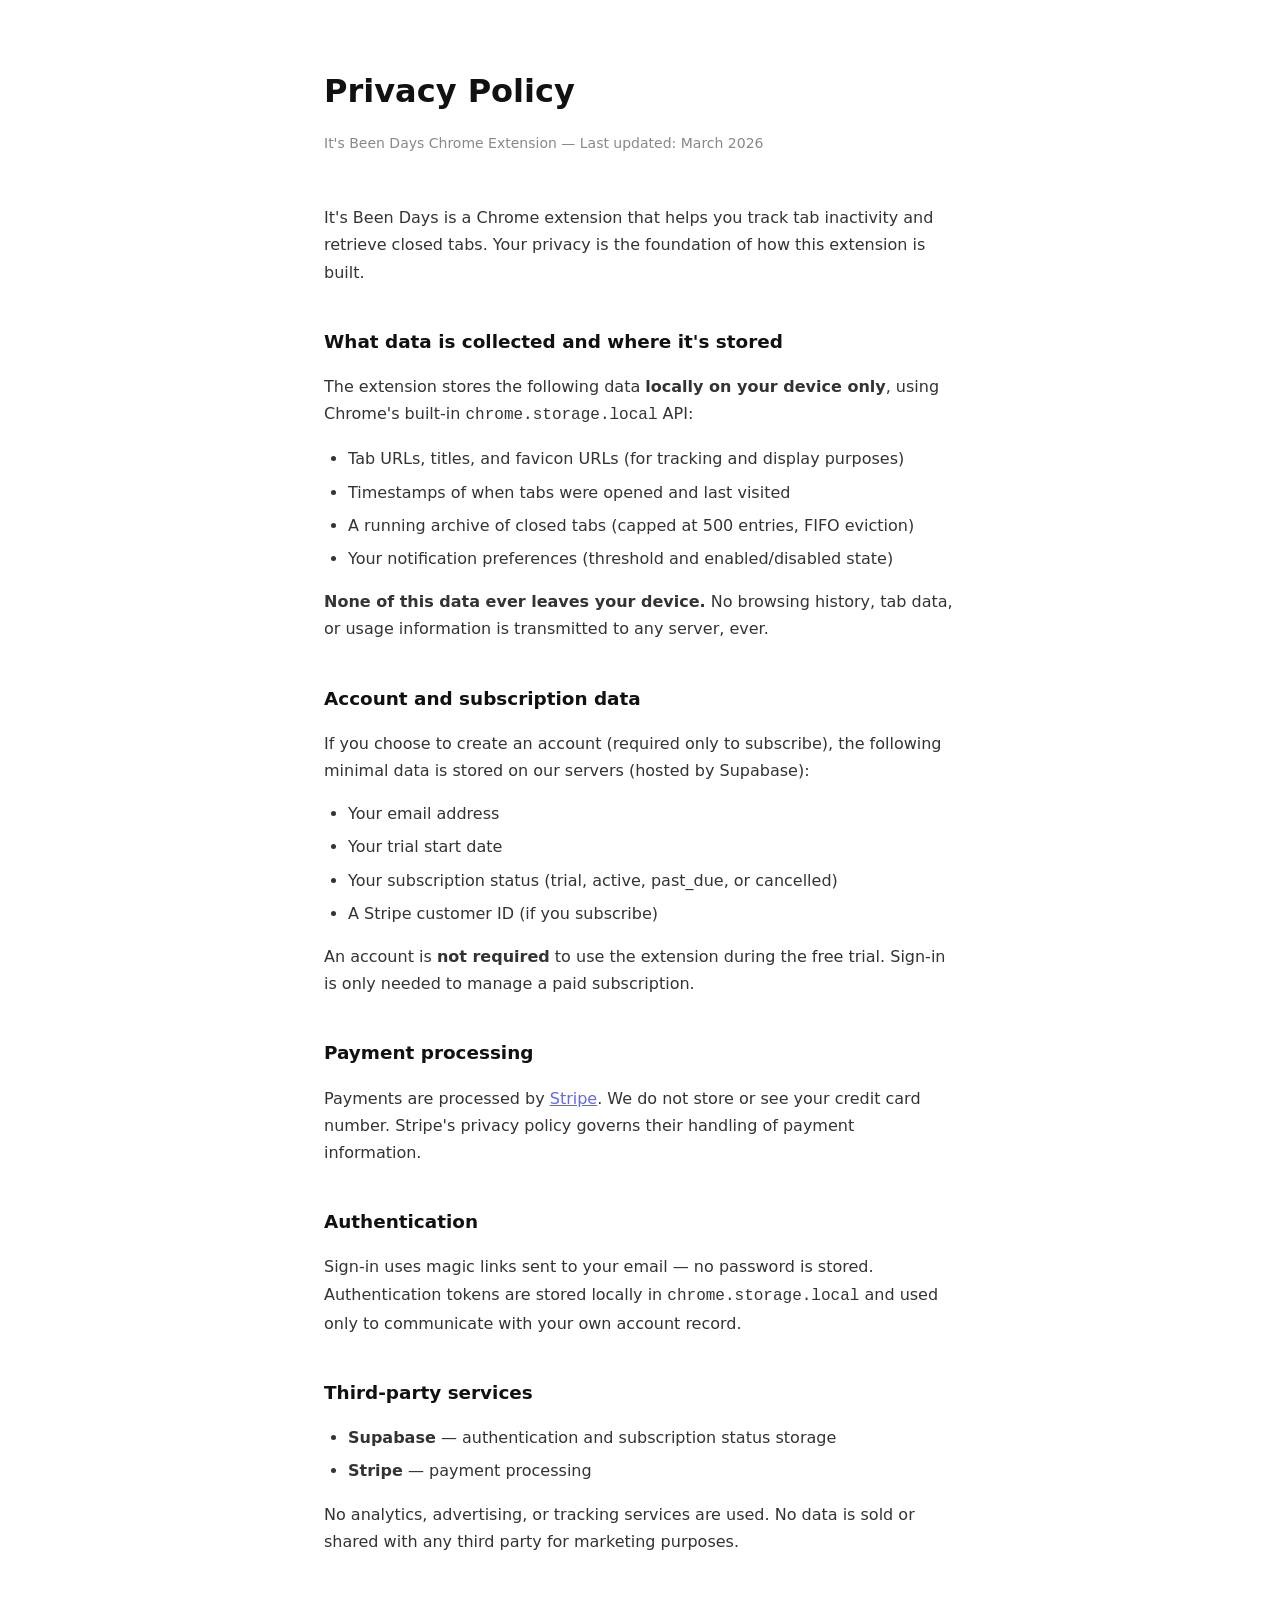
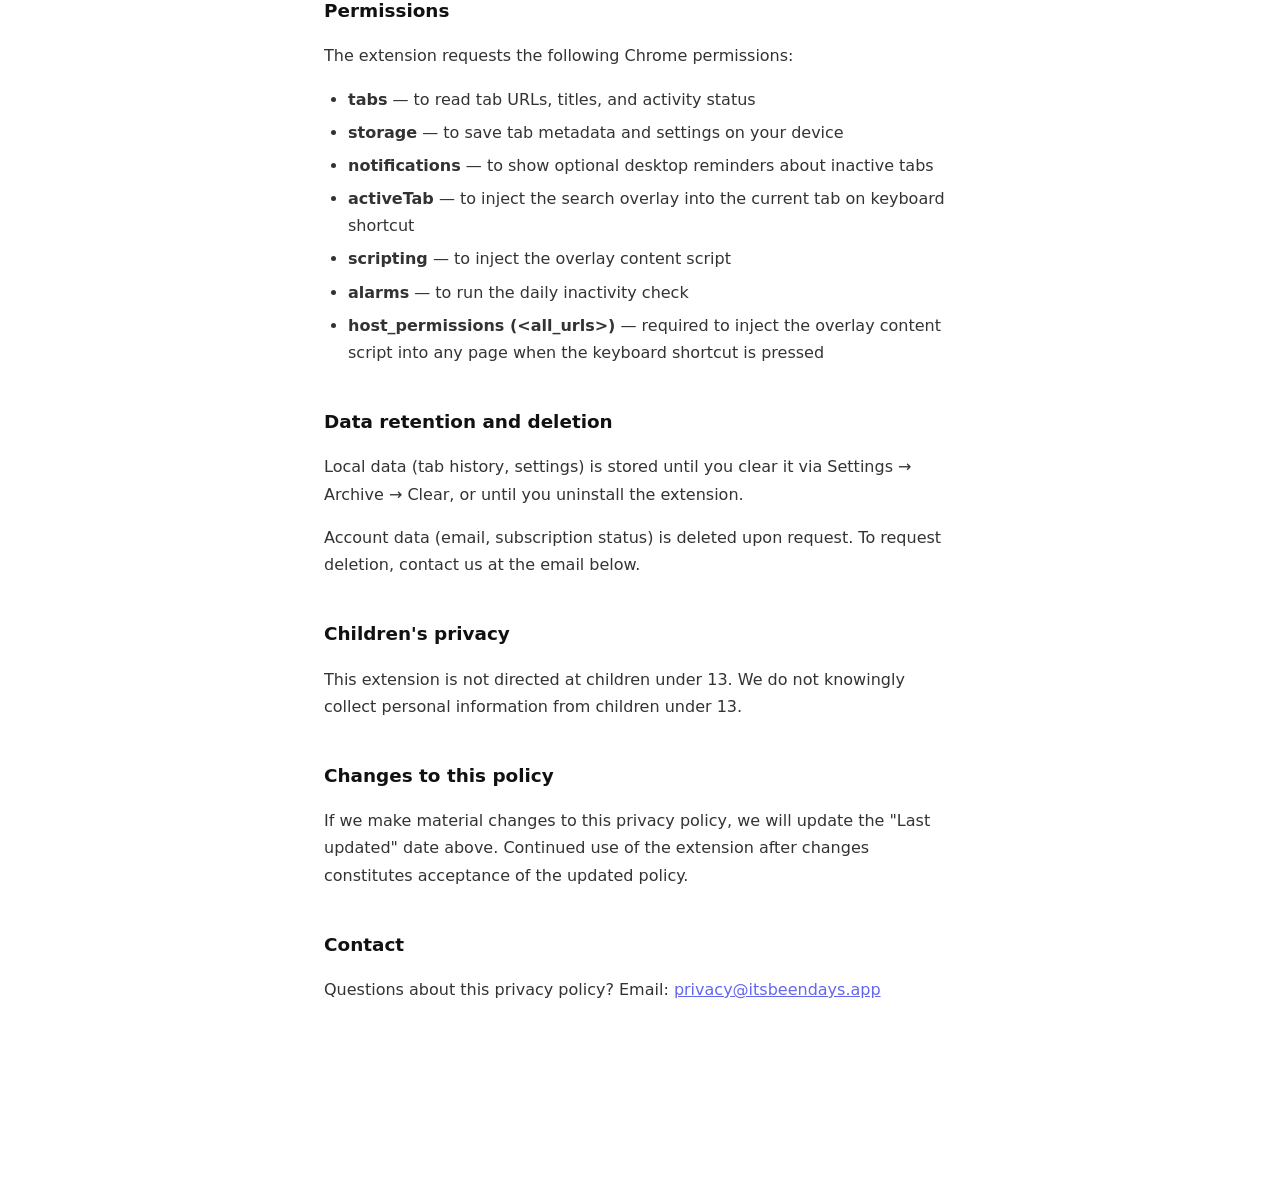
==== store/privacy-policy.html @ 4d90382e "Initial open-source release of It's Been Days. Switch monetization to optional tip-jar support and k" ====
<!DOCTYPE html>
<html lang="en">
<head>
  <meta charset="UTF-8" />
  <meta name="viewport" content="width=device-width, initial-scale=1.0" />
  <title>Privacy Policy — It's Been Days</title>
  <style>
    *, *::before, *::after { box-sizing: border-box; }
    body {
      font-family: -apple-system, BlinkMacSystemFont, 'Segoe UI', system-ui, sans-serif;
      font-size: 16px;
      line-height: 1.7;
      color: #111;
      max-width: 680px;
      margin: 64px auto;
      padding: 0 24px 120px;
    }
    h1 { font-size: 2rem; font-weight: 700; margin-bottom: 8px; }
    h2 { font-size: 1.15rem; font-weight: 600; margin-top: 40px; margin-bottom: 8px; }
    p, li { color: #333; }
    ul { padding-left: 24px; }
    li { margin-bottom: 6px; }
    .meta { color: #888; font-size: 14px; margin-bottom: 48px; }
    a { color: #6366f1; }
    @media (prefers-color-scheme: dark) {
      body { background: #111; color: #f0f0f0; }
      p, li { color: #ccc; }
      .meta { color: #666; }
    }
  </style>
</head>
<body>
  <h1>Privacy Policy</h1>
  <p class="meta">It's Been Days Chrome Extension &mdash; Last updated: March 2026</p>

  <p>
    It's Been Days is a Chrome extension that helps you track tab inactivity and retrieve closed tabs.
    Your privacy is the foundation of how this extension is built.
  </p>

  <h2>What data is collected and where it's stored</h2>
  <p>
    The extension stores the following data <strong>locally on your device only</strong>, using
    Chrome's built-in <code>chrome.storage.local</code> API:
  </p>
  <ul>
    <li>Tab URLs, titles, and favicon URLs (for tracking and display purposes)</li>
    <li>Timestamps of when tabs were opened and last visited</li>
    <li>A running archive of closed tabs (capped at 500 entries, FIFO eviction)</li>
    <li>Your notification preferences (threshold and enabled/disabled state)</li>
  </ul>
  <p>
    <strong>None of this data ever leaves your device.</strong> No browsing history, tab data, or
    usage information is transmitted to any server, ever.
  </p>

  <h2>Account and subscription data</h2>
  <p>
    If you choose to create an account (required only to subscribe), the following minimal data is
    stored on our servers (hosted by Supabase):
  </p>
  <ul>
    <li>Your email address</li>
    <li>Your trial start date</li>
    <li>Your subscription status (trial, active, past_due, or cancelled)</li>
    <li>A Stripe customer ID (if you subscribe)</li>
  </ul>
  <p>
    An account is <strong>not required</strong> to use the extension during the free trial.
    Sign-in is only needed to manage a paid subscription.
  </p>

  <h2>Payment processing</h2>
  <p>
    Payments are processed by <a href="https://stripe.com">Stripe</a>. We do not store or see your
    credit card number. Stripe's privacy policy governs their handling of payment information.
  </p>

  <h2>Authentication</h2>
  <p>
    Sign-in uses magic links sent to your email — no password is stored. Authentication tokens
    are stored locally in <code>chrome.storage.local</code> and used only to communicate with
    your own account record.
  </p>

  <h2>Third-party services</h2>
  <ul>
    <li><strong>Supabase</strong> — authentication and subscription status storage</li>
    <li><strong>Stripe</strong> — payment processing</li>
  </ul>
  <p>
    No analytics, advertising, or tracking services are used. No data is sold or shared with
    any third party for marketing purposes.
  </p>

  <h2>Permissions</h2>
  <p>The extension requests the following Chrome permissions:</p>
  <ul>
    <li><strong>tabs</strong> — to read tab URLs, titles, and activity status</li>
    <li><strong>storage</strong> — to save tab metadata and settings on your device</li>
    <li><strong>notifications</strong> — to show optional desktop reminders about inactive tabs</li>
    <li><strong>activeTab</strong> — to inject the search overlay into the current tab on keyboard shortcut</li>
    <li><strong>scripting</strong> — to inject the overlay content script</li>
    <li><strong>alarms</strong> — to run the daily inactivity check</li>
    <li><strong>host_permissions (&lt;all_urls&gt;)</strong> — required to inject the overlay content script into any page when the keyboard shortcut is pressed</li>
  </ul>

  <h2>Data retention and deletion</h2>
  <p>
    Local data (tab history, settings) is stored until you clear it via Settings → Archive → Clear,
    or until you uninstall the extension.
  </p>
  <p>
    Account data (email, subscription status) is deleted upon request. To request deletion,
    contact us at the email below.
  </p>

  <h2>Children's privacy</h2>
  <p>
    This extension is not directed at children under 13. We do not knowingly collect personal
    information from children under 13.
  </p>

  <h2>Changes to this policy</h2>
  <p>
    If we make material changes to this privacy policy, we will update the "Last updated" date
    above. Continued use of the extension after changes constitutes acceptance of the updated policy.
  </p>

  <h2>Contact</h2>
  <p>
    Questions about this privacy policy? Email:
    <a href="mailto:privacy@itsbeendays.app">privacy@itsbeendays.app</a>
  </p>
</body>
</html>
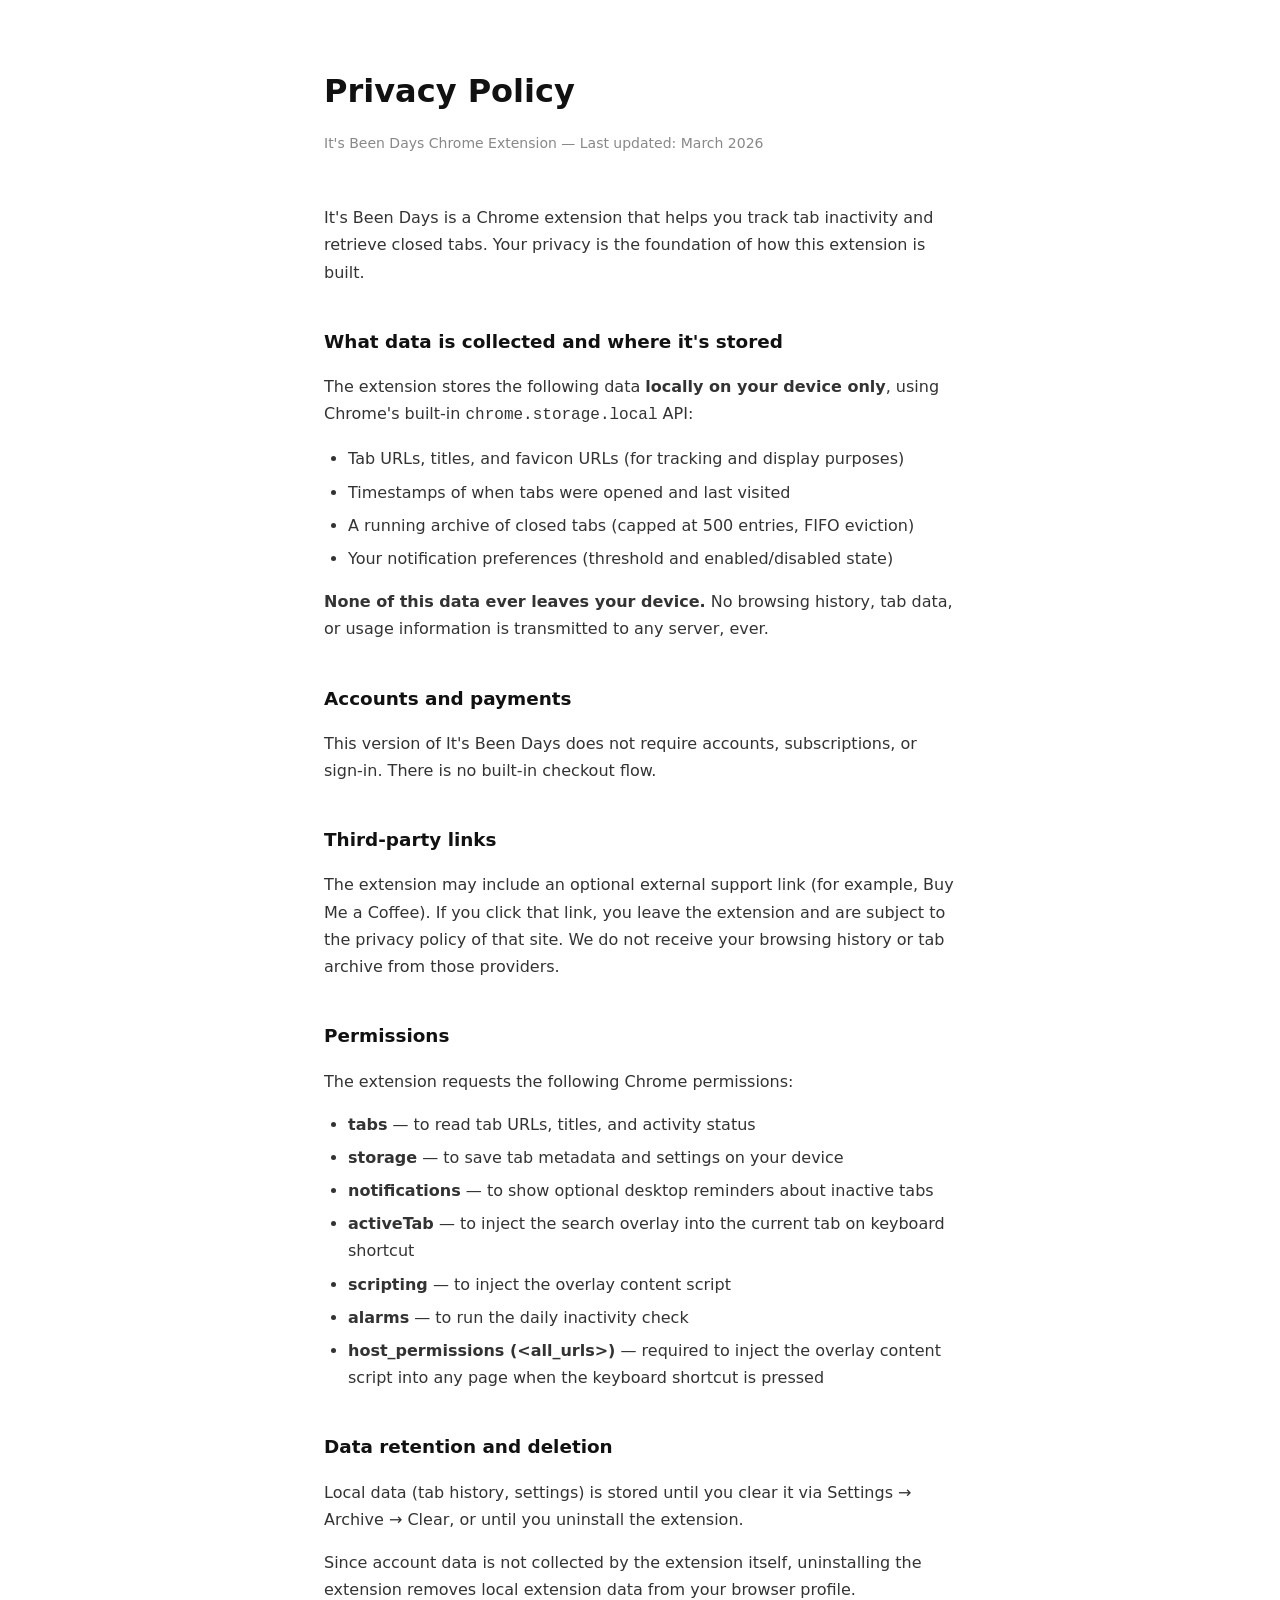
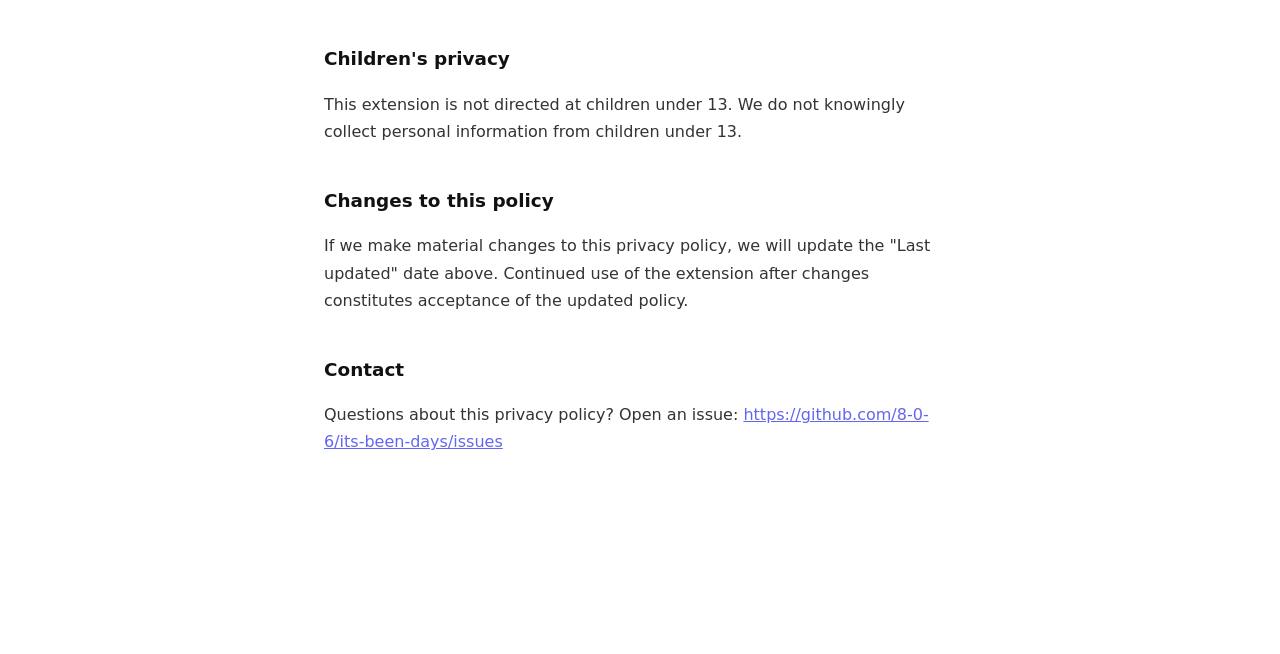
==== commit 3aab1927: "Audit and stabilize overlay behavior and free-mode docs. Fix close-flow consistency across overlay/p" ====
--- a/store/privacy-policy.html
+++ b/store/privacy-policy.html
@@ -54,43 +54,17 @@
     usage information is transmitted to any server, ever.
   </p>
 
-  <h2>Account and subscription data</h2>
+  <h2>Accounts and payments</h2>
   <p>
-    If you choose to create an account (required only to subscribe), the following minimal data is
-    stored on our servers (hosted by Supabase):
-  </p>
-  <ul>
-    <li>Your email address</li>
-    <li>Your trial start date</li>
-    <li>Your subscription status (trial, active, past_due, or cancelled)</li>
-    <li>A Stripe customer ID (if you subscribe)</li>
-  </ul>
-  <p>
-    An account is <strong>not required</strong> to use the extension during the free trial.
-    Sign-in is only needed to manage a paid subscription.
+    This version of It's Been Days does not require accounts, subscriptions, or sign-in.
+    There is no built-in checkout flow.
   </p>
 
-  <h2>Payment processing</h2>
+  <h2>Third-party links</h2>
   <p>
-    Payments are processed by <a href="https://stripe.com">Stripe</a>. We do not store or see your
-    credit card number. Stripe's privacy policy governs their handling of payment information.
-  </p>
-
-  <h2>Authentication</h2>
-  <p>
-    Sign-in uses magic links sent to your email — no password is stored. Authentication tokens
-    are stored locally in <code>chrome.storage.local</code> and used only to communicate with
-    your own account record.
-  </p>
-
-  <h2>Third-party services</h2>
-  <ul>
-    <li><strong>Supabase</strong> — authentication and subscription status storage</li>
-    <li><strong>Stripe</strong> — payment processing</li>
-  </ul>
-  <p>
-    No analytics, advertising, or tracking services are used. No data is sold or shared with
-    any third party for marketing purposes.
+    The extension may include an optional external support link (for example, Buy Me a Coffee).
+    If you click that link, you leave the extension and are subject to the privacy policy of that site.
+    We do not receive your browsing history or tab archive from those providers.
   </p>
 
   <h2>Permissions</h2>
@@ -111,8 +85,8 @@
     or until you uninstall the extension.
   </p>
   <p>
-    Account data (email, subscription status) is deleted upon request. To request deletion,
-    contact us at the email below.
+    Since account data is not collected by the extension itself, uninstalling the extension
+    removes local extension data from your browser profile.
   </p>
 
   <h2>Children's privacy</h2>
@@ -129,8 +103,8 @@
 
   <h2>Contact</h2>
   <p>
-    Questions about this privacy policy? Email:
-    <a href="mailto:privacy@itsbeendays.app">privacy@itsbeendays.app</a>
+    Questions about this privacy policy? Open an issue:
+    <a href="https://github.com/8-0-6/its-been-days/issues">https://github.com/8-0-6/its-been-days/issues</a>
   </p>
 </body>
 </html>
